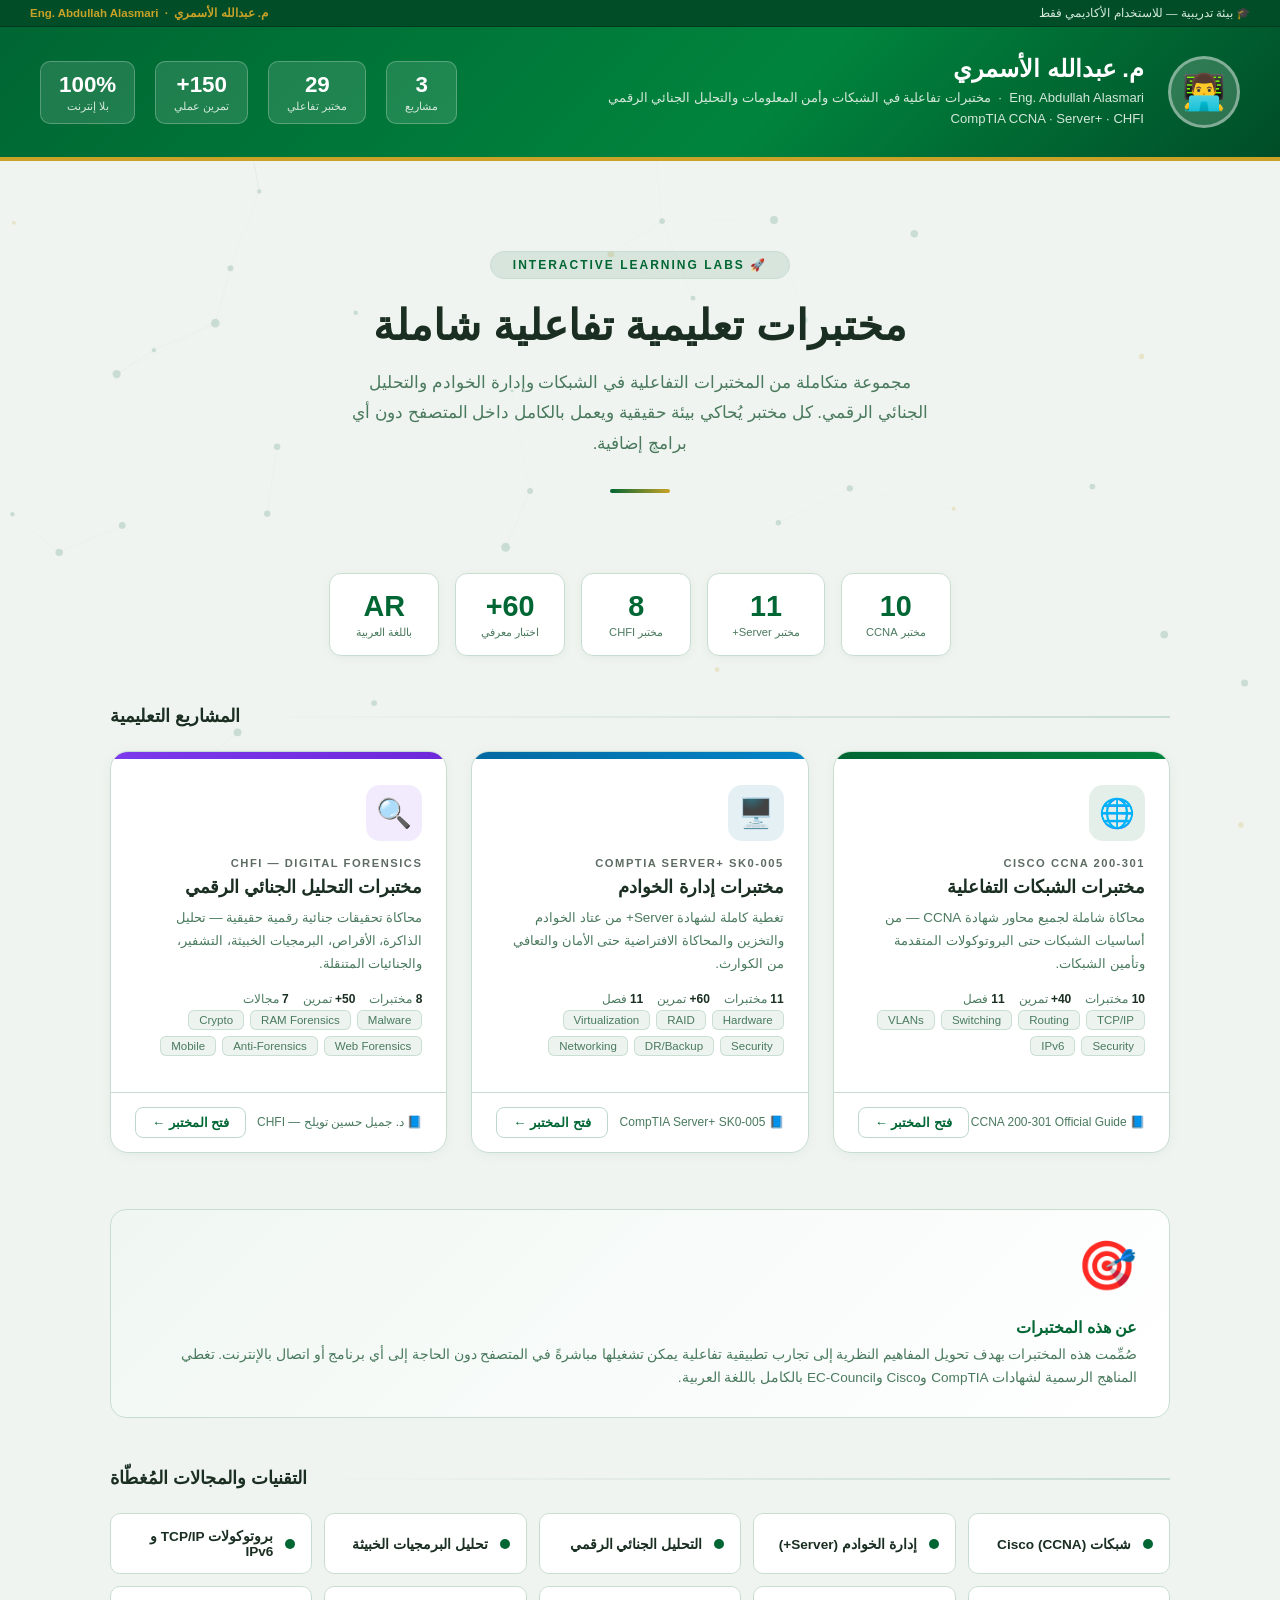
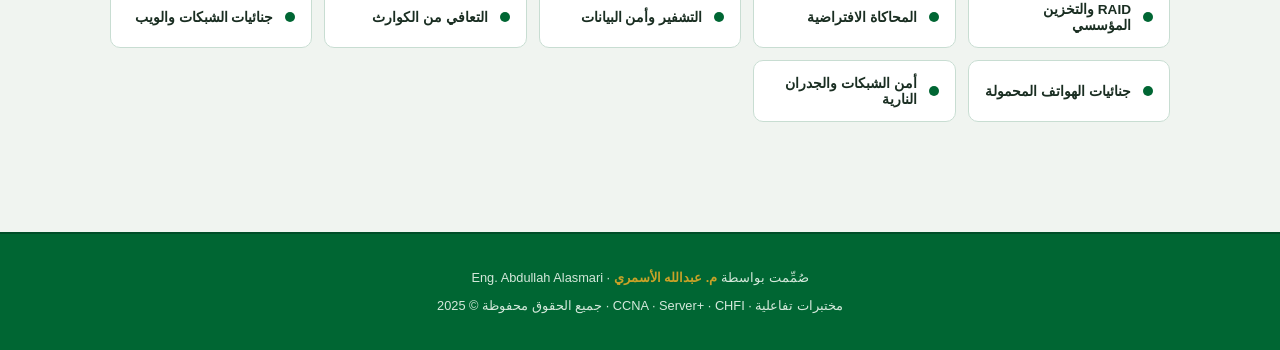
==== labs/index.html @ 1a250b66 "Move old landing page to /labs and publish new portfolio site - Relocate previous index.html to labs" ====
<!DOCTYPE html>
<html lang="ar" dir="rtl">
<head>
<meta charset="UTF-8">
<meta name="viewport" content="width=device-width, initial-scale=1.0, maximum-scale=1.0">
<title>م. عبدالله الأسمري — المختبرات التفاعلية</title>
<style>
*{box-sizing:border-box;margin:0;padding:0;-webkit-tap-highlight-color:transparent}
[onclick]{cursor:pointer}
:root{
  --green:#006633;--green2:#00843d;--green3:#004d28;
  --gold:#c9a227;--bg:#f0f4f0;--surface:#ffffff;--surface2:#f0f7f3;
  --border:#c8ddd2;--text:#1a2e22;--muted:#4a7a5e;
}
body{font-family:'Segoe UI',Tahoma,Arial,sans-serif;background:var(--bg);color:var(--text);min-height:100vh;-webkit-text-size-adjust:100%}

/* ── Canvas background ── */
#bg-canvas{position:fixed;top:0;left:0;width:100%;height:100%;z-index:0;opacity:.35}

/* ── Topbar ── */
.topbar{background:var(--green3);border-bottom:1px solid #003820;padding:6px 30px;display:flex;align-items:center;justify-content:space-between;font-size:.72rem;color:#d4e8db;position:relative;z-index:10}
.topbar .gold{color:var(--gold);font-weight:700}

/* ── Main header ── */
.site-header{background:linear-gradient(135deg,var(--green) 0%,var(--green2) 60%,var(--green3) 100%);border-bottom:4px solid var(--gold);padding:28px 40px;display:flex;align-items:center;gap:24px;flex-wrap:wrap;position:relative;z-index:10}
.avatar{width:72px;height:72px;border-radius:50%;background:rgba(255,255,255,.18);border:3px solid rgba(255,255,255,.4);display:flex;align-items:center;justify-content:center;font-size:2.2rem;flex-shrink:0}
.author-info{flex:1;min-width:0}
.author-info h1{font-size:1.5rem;font-weight:800;color:#fff;margin-bottom:4px}
.author-info p{font-size:.82rem;color:#d4e8db;line-height:1.6}
.header-stats{display:flex;gap:20px;flex-wrap:wrap}
.hstat{text-align:center;background:rgba(255,255,255,.12);border:1px solid rgba(255,255,255,.25);border-radius:10px;padding:10px 18px}
.hstat-num{display:block;font-size:1.4rem;font-weight:800;color:#fff}
.hstat-label{display:block;font-size:.68rem;color:#d4e8db;margin-top:2px}

/* ── Container ── */
.container{position:relative;z-index:1;max-width:1100px;margin:0 auto;padding:40px 20px 60px}

/* ── Hero ── */
.hero{text-align:center;padding:50px 20px 40px}
.hero-badge{display:inline-block;background:rgba(0,102,51,.1);border:1px solid var(--border);border-radius:30px;padding:6px 22px;font-size:.75rem;color:var(--green);letter-spacing:2px;margin-bottom:20px;text-transform:uppercase;font-weight:700}
.hero h2{font-size:clamp(22px,4vw,42px);font-weight:800;color:var(--text);margin-bottom:14px;line-height:1.3}
.hero p{font-size:clamp(14px,2vw,17px);color:var(--muted);max-width:580px;margin:0 auto 30px;line-height:1.8}
.hero-divider{width:60px;height:4px;background:linear-gradient(90deg,var(--green),var(--gold));border-radius:4px;margin:0 auto 40px}

/* ── Global stats bar ── */
.global-stats{display:flex;justify-content:center;gap:16px;flex-wrap:wrap;margin-bottom:50px}
.gstat{background:var(--surface);border:1px solid var(--border);border-radius:12px;padding:16px 24px;text-align:center;min-width:110px;box-shadow:0 2px 8px rgba(0,102,51,.06)}
.gstat-num{display:block;font-size:1.8rem;font-weight:800;color:var(--green)}
.gstat-label{display:block;font-size:.7rem;color:var(--muted);margin-top:3px}

/* ── Section title ── */
.section-title{font-size:1.1rem;font-weight:700;color:var(--text);margin-bottom:24px;display:flex;align-items:center;gap:12px}
.section-title::before{content:'';flex:1;height:2px;background:linear-gradient(270deg,var(--border),transparent)}

/* ── Project cards ── */
.projects-grid{display:grid;grid-template-columns:repeat(auto-fill,minmax(300px,1fr));gap:24px;margin-bottom:56px}
.proj-card{background:var(--surface);border:1px solid var(--border);border-radius:18px;overflow:hidden;text-decoration:none;color:var(--text);display:flex;flex-direction:column;transition:transform .2s,box-shadow .2s;box-shadow:0 2px 12px rgba(0,102,51,.06)}
.proj-card:hover{transform:translateY(-5px);box-shadow:0 16px 40px rgba(0,102,51,.14)}
.proj-card-top{height:7px}
.proj-card-top.ccna{background:linear-gradient(90deg,#006633,#00843d)}
.proj-card-top.server{background:linear-gradient(90deg,#0369a1,#0284c7)}
.proj-card-top.forensics{background:linear-gradient(90deg,#7c3aed,#6d28d9)}
.proj-body{padding:26px 24px 18px;flex:1}
.proj-icon{width:56px;height:56px;border-radius:14px;display:flex;align-items:center;justify-content:center;font-size:1.8rem;margin-bottom:16px}
.proj-icon.ccna{background:rgba(0,102,51,.1)}
.proj-icon.server{background:rgba(3,105,161,.1)}
.proj-icon.forensics{background:rgba(124,58,237,.1)}
.proj-label{font-size:.7rem;font-weight:700;letter-spacing:1.5px;text-transform:uppercase;margin-bottom:6px;opacity:.7}
.proj-title{font-size:1.15rem;font-weight:800;margin-bottom:8px;line-height:1.3}
.proj-desc{font-size:.84rem;color:var(--muted);line-height:1.7;margin-bottom:16px}
.proj-tags{display:flex;flex-wrap:wrap;gap:6px;margin-bottom:18px}
.tag{background:rgba(0,102,51,.07);border:1px solid rgba(0,102,51,.15);border-radius:6px;padding:3px 10px;font-size:.72rem;color:var(--muted)}
.proj-footer{padding:14px 24px;border-top:1px solid var(--border);display:flex;align-items:center;justify-content:space-between}
.proj-meta{font-size:.75rem;color:var(--muted)}
.proj-btn{display:flex;align-items:center;gap:6px;font-size:.82rem;font-weight:700;color:var(--green);padding:7px 16px;border-radius:8px;border:1px solid rgba(0,102,51,.25);transition:all .2s}
.proj-btn:hover{background:rgba(0,102,51,.08);border-color:var(--green)}
.proj-stats{display:flex;gap:14px;margin-bottom:4px}
.pstat{font-size:.75rem;color:var(--muted)}
.pstat strong{color:var(--text);font-weight:700}

/* ── About strip ── */
.about-strip{background:linear-gradient(135deg,var(--surface2),var(--surface));border:1px solid var(--border);border-radius:16px;padding:28px 32px;display:flex;align-items:center;gap:24px;margin-bottom:50px;flex-wrap:wrap}
.about-icon{font-size:3rem;flex-shrink:0}
.about-text h3{font-size:1rem;font-weight:700;color:var(--green);margin-bottom:6px}
.about-text p{font-size:.85rem;color:var(--muted);line-height:1.7}

/* ── Skills section ── */
.skills-grid{display:grid;grid-template-columns:repeat(auto-fill,minmax(200px,1fr));gap:12px;margin-bottom:50px}
.skill-item{background:var(--surface);border:1px solid var(--border);border-radius:10px;padding:14px 16px;display:flex;align-items:center;gap:12px}
.skill-dot{width:10px;height:10px;border-radius:50%;background:var(--green);flex-shrink:0}
.skill-name{font-size:.85rem;font-weight:600}

/* ── Footer ── */
.site-footer{background:var(--green);border-top:2px solid var(--green3);padding:30px 40px;text-align:center;position:relative;z-index:10}
.site-footer p{color:#d4e8db;font-size:.8rem;line-height:2.2}
.site-footer strong{color:var(--gold)}

@media(max-width:600px){
  .site-header{padding:20px;gap:16px}
  .header-stats{gap:10px}.hstat{padding:8px 12px}
  .hero{padding:30px 16px 24px}
  .global-stats{gap:10px}.gstat{min-width:80px;padding:12px 14px}
  .about-strip{flex-direction:column;text-align:center}
  .proj-card-top{height:5px}
}
</style>
</head>
<body>

<canvas id="bg-canvas"></canvas>

<div class="topbar">
  <span>🎓 بيئة تدريبية — للاستخدام الأكاديمي فقط</span>
  <span class="gold">م. عبدالله الأسمري &nbsp;·&nbsp; Eng. Abdullah Alasmari</span>
</div>

<div class="site-header">
  <div class="avatar">👨‍💻</div>
  <div class="author-info">
    <h1>م. عبدالله الأسمري</h1>
    <p>Eng. Abdullah Alasmari &nbsp;·&nbsp; مختبرات تفاعلية في الشبكات وأمن المعلومات والتحليل الجنائي الرقمي<br>CompTIA CCNA · Server+ · CHFI</p>
  </div>
  <div class="header-stats">
    <div class="hstat"><span class="hstat-num">3</span><span class="hstat-label">مشاريع</span></div>
    <div class="hstat"><span class="hstat-num">29</span><span class="hstat-label">مختبر تفاعلي</span></div>
    <div class="hstat"><span class="hstat-num">150+</span><span class="hstat-label">تمرين عملي</span></div>
    <div class="hstat"><span class="hstat-num">100%</span><span class="hstat-label">بلا إنترنت</span></div>
  </div>
</div>

<div class="container">

  <div class="hero">
    <div class="hero-badge">🚀 Interactive Learning Labs</div>
    <h2>مختبرات تعليمية تفاعلية شاملة</h2>
    <p>مجموعة متكاملة من المختبرات التفاعلية في الشبكات وإدارة الخوادم والتحليل الجنائي الرقمي. كل مختبر يُحاكي بيئة حقيقية ويعمل بالكامل داخل المتصفح دون أي برامج إضافية.</p>
    <div class="hero-divider"></div>
  </div>

  <div class="global-stats">
    <div class="gstat"><span class="gstat-num">10</span><span class="gstat-label">مختبر CCNA</span></div>
    <div class="gstat"><span class="gstat-num">11</span><span class="gstat-label">مختبر Server+</span></div>
    <div class="gstat"><span class="gstat-num">8</span><span class="gstat-label">مختبر CHFI</span></div>
    <div class="gstat"><span class="gstat-num">60+</span><span class="gstat-label">اختبار معرفي</span></div>
    <div class="gstat"><span class="gstat-num">AR</span><span class="gstat-label">باللغة العربية</span></div>
  </div>

  <div class="section-title">المشاريع التعليمية</div>

  <div class="projects-grid">

    <!-- CCNA -->
    <a class="proj-card" href="https://amasmare.github.io/CCNA/" target="_blank">
      <div class="proj-card-top ccna"></div>
      <div class="proj-body">
        <div class="proj-icon ccna">🌐</div>
        <div class="proj-label">Cisco CCNA 200-301</div>
        <div class="proj-title">مختبرات الشبكات التفاعلية</div>
        <div class="proj-desc">محاكاة شاملة لجميع محاور شهادة CCNA — من أساسيات الشبكات حتى البروتوكولات المتقدمة وتأمين الشبكات.</div>
        <div class="proj-stats">
          <div class="pstat"><strong>10</strong> مختبرات</div>
          <div class="pstat"><strong>40+</strong> تمرين</div>
          <div class="pstat"><strong>11</strong> فصل</div>
        </div>
        <div class="proj-tags">
          <span class="tag">TCP/IP</span><span class="tag">Routing</span><span class="tag">Switching</span>
          <span class="tag">VLANs</span><span class="tag">Security</span><span class="tag">IPv6</span>
        </div>
      </div>
      <div class="proj-footer">
        <span class="proj-meta">📘 CCNA 200-301 Official Guide</span>
        <span class="proj-btn">فتح المختبر ←</span>
      </div>
    </a>

    <!-- Server+ -->
    <a class="proj-card" href="https://amasmare.github.io/Servers/" target="_blank">
      <div class="proj-card-top server"></div>
      <div class="proj-body">
        <div class="proj-icon server">🖥️</div>
        <div class="proj-label">CompTIA Server+ SK0-005</div>
        <div class="proj-title">مختبرات إدارة الخوادم</div>
        <div class="proj-desc">تغطية كاملة لشهادة Server+ من عتاد الخوادم والتخزين والمحاكاة الافتراضية حتى الأمان والتعافي من الكوارث.</div>
        <div class="proj-stats">
          <div class="pstat"><strong>11</strong> مختبرات</div>
          <div class="pstat"><strong>60+</strong> تمرين</div>
          <div class="pstat"><strong>11</strong> فصل</div>
        </div>
        <div class="proj-tags">
          <span class="tag">Hardware</span><span class="tag">RAID</span><span class="tag">Virtualization</span>
          <span class="tag">Security</span><span class="tag">DR/Backup</span><span class="tag">Networking</span>
        </div>
      </div>
      <div class="proj-footer">
        <span class="proj-meta">📘 CompTIA Server+ SK0-005</span>
        <span class="proj-btn">فتح المختبر ←</span>
      </div>
    </a>

    <!-- CHFI / SecT -->
    <a class="proj-card" href="https://amasmare.github.io/CHFI/" target="_blank">
      <div class="proj-card-top forensics"></div>
      <div class="proj-body">
        <div class="proj-icon forensics">🔍</div>
        <div class="proj-label">CHFI — Digital Forensics</div>
        <div class="proj-title">مختبرات التحليل الجنائي الرقمي</div>
        <div class="proj-desc">محاكاة تحقيقات جنائية رقمية حقيقية — تحليل الذاكرة، الأقراص، البرمجيات الخبيثة، التشفير، والجنائيات المتنقلة.</div>
        <div class="proj-stats">
          <div class="pstat"><strong>8</strong> مختبرات</div>
          <div class="pstat"><strong>50+</strong> تمرين</div>
          <div class="pstat"><strong>7</strong> مجالات</div>
        </div>
        <div class="proj-tags">
          <span class="tag">Malware</span><span class="tag">RAM Forensics</span><span class="tag">Crypto</span>
          <span class="tag">Web Forensics</span><span class="tag">Anti-Forensics</span><span class="tag">Mobile</span>
        </div>
      </div>
      <div class="proj-footer">
        <span class="proj-meta">📘 د. جميل حسين تويلح — CHFI</span>
        <span class="proj-btn">فتح المختبر ←</span>
      </div>
    </a>

  </div>

  <div class="about-strip">
    <div class="about-icon">🎯</div>
    <div class="about-text">
      <h3>عن هذه المختبرات</h3>
      <p>صُمِّمت هذه المختبرات بهدف تحويل المفاهيم النظرية إلى تجارب تطبيقية تفاعلية يمكن تشغيلها مباشرةً في المتصفح دون الحاجة إلى أي برنامج أو اتصال بالإنترنت. تغطي المناهج الرسمية لشهادات CompTIA وCisco وEC-Council بالكامل باللغة العربية.</p>
    </div>
  </div>

  <div class="section-title">التقنيات والمجالات المُغطّاة</div>
  <div class="skills-grid">
    <div class="skill-item"><div class="skill-dot"></div><div class="skill-name">شبكات Cisco (CCNA)</div></div>
    <div class="skill-item"><div class="skill-dot"></div><div class="skill-name">إدارة الخوادم (Server+)</div></div>
    <div class="skill-item"><div class="skill-dot"></div><div class="skill-name">التحليل الجنائي الرقمي</div></div>
    <div class="skill-item"><div class="skill-dot"></div><div class="skill-name">تحليل البرمجيات الخبيثة</div></div>
    <div class="skill-item"><div class="skill-dot"></div><div class="skill-name">بروتوكولات TCP/IP و IPv6</div></div>
    <div class="skill-item"><div class="skill-dot"></div><div class="skill-name">RAID والتخزين المؤسسي</div></div>
    <div class="skill-item"><div class="skill-dot"></div><div class="skill-name">المحاكاة الافتراضية</div></div>
    <div class="skill-item"><div class="skill-dot"></div><div class="skill-name">التشفير وأمن البيانات</div></div>
    <div class="skill-item"><div class="skill-dot"></div><div class="skill-name">التعافي من الكوارث</div></div>
    <div class="skill-item"><div class="skill-dot"></div><div class="skill-name">جنائيات الشبكات والويب</div></div>
    <div class="skill-item"><div class="skill-dot"></div><div class="skill-name">جنائيات الهواتف المحمولة</div></div>
    <div class="skill-item"><div class="skill-dot"></div><div class="skill-name">أمن الشبكات والجدران النارية</div></div>
  </div>

</div>

<div class="site-footer">
  <p>
    صُمِّمت بواسطة <strong>م. عبدالله الأسمري</strong> · Eng. Abdullah Alasmari<br>
    مختبرات تفاعلية · CCNA · Server+ · CHFI · جميع الحقوق محفوظة © 2025
  </p>
</div>

<script>
// Animated network canvas
const canvas = document.getElementById('bg-canvas');
const ctx = canvas.getContext('2d');
let nodes = [], W, H;

function resize() {
  W = canvas.width = window.innerWidth;
  H = canvas.height = window.innerHeight;
}

function initNodes() {
  nodes = [];
  const count = Math.min(50, Math.floor(W * H / 22000));
  for (let i = 0; i < count; i++) {
    nodes.push({
      x: Math.random() * W, y: Math.random() * H,
      vx: (Math.random() - .5) * .5, vy: (Math.random() - .5) * .5,
      r: Math.random() * 3 + 1.5,
      gold: Math.random() < .18
    });
  }
}

function draw() {
  ctx.clearRect(0, 0, W, H);
  const maxDist = 140;
  for (let i = 0; i < nodes.length; i++) {
    const a = nodes[i];
    for (let j = i + 1; j < nodes.length; j++) {
      const b = nodes[j];
      const dx = a.x - b.x, dy = a.y - b.y;
      const dist = Math.sqrt(dx*dx + dy*dy);
      if (dist < maxDist) {
        ctx.beginPath();
        ctx.moveTo(a.x, a.y);
        ctx.lineTo(b.x, b.y);
        ctx.strokeStyle = `rgba(0,102,51,${.18 * (1 - dist / maxDist)})`;
        ctx.lineWidth = .8;
        ctx.stroke();
      }
    }
    ctx.beginPath();
    ctx.arc(a.x, a.y, a.r, 0, Math.PI * 2);
    ctx.fillStyle = a.gold ? 'rgba(201,162,39,.55)' : 'rgba(0,102,51,.45)';
    ctx.fill();
    a.x += a.vx; a.y += a.vy;
    if (a.x < 0 || a.x > W) a.vx *= -1;
    if (a.y < 0 || a.y > H) a.vy *= -1;
  }
  requestAnimationFrame(draw);
}

resize(); initNodes(); draw();
window.addEventListener('resize', () => { resize(); initNodes(); });
</script>
</body>
</html>
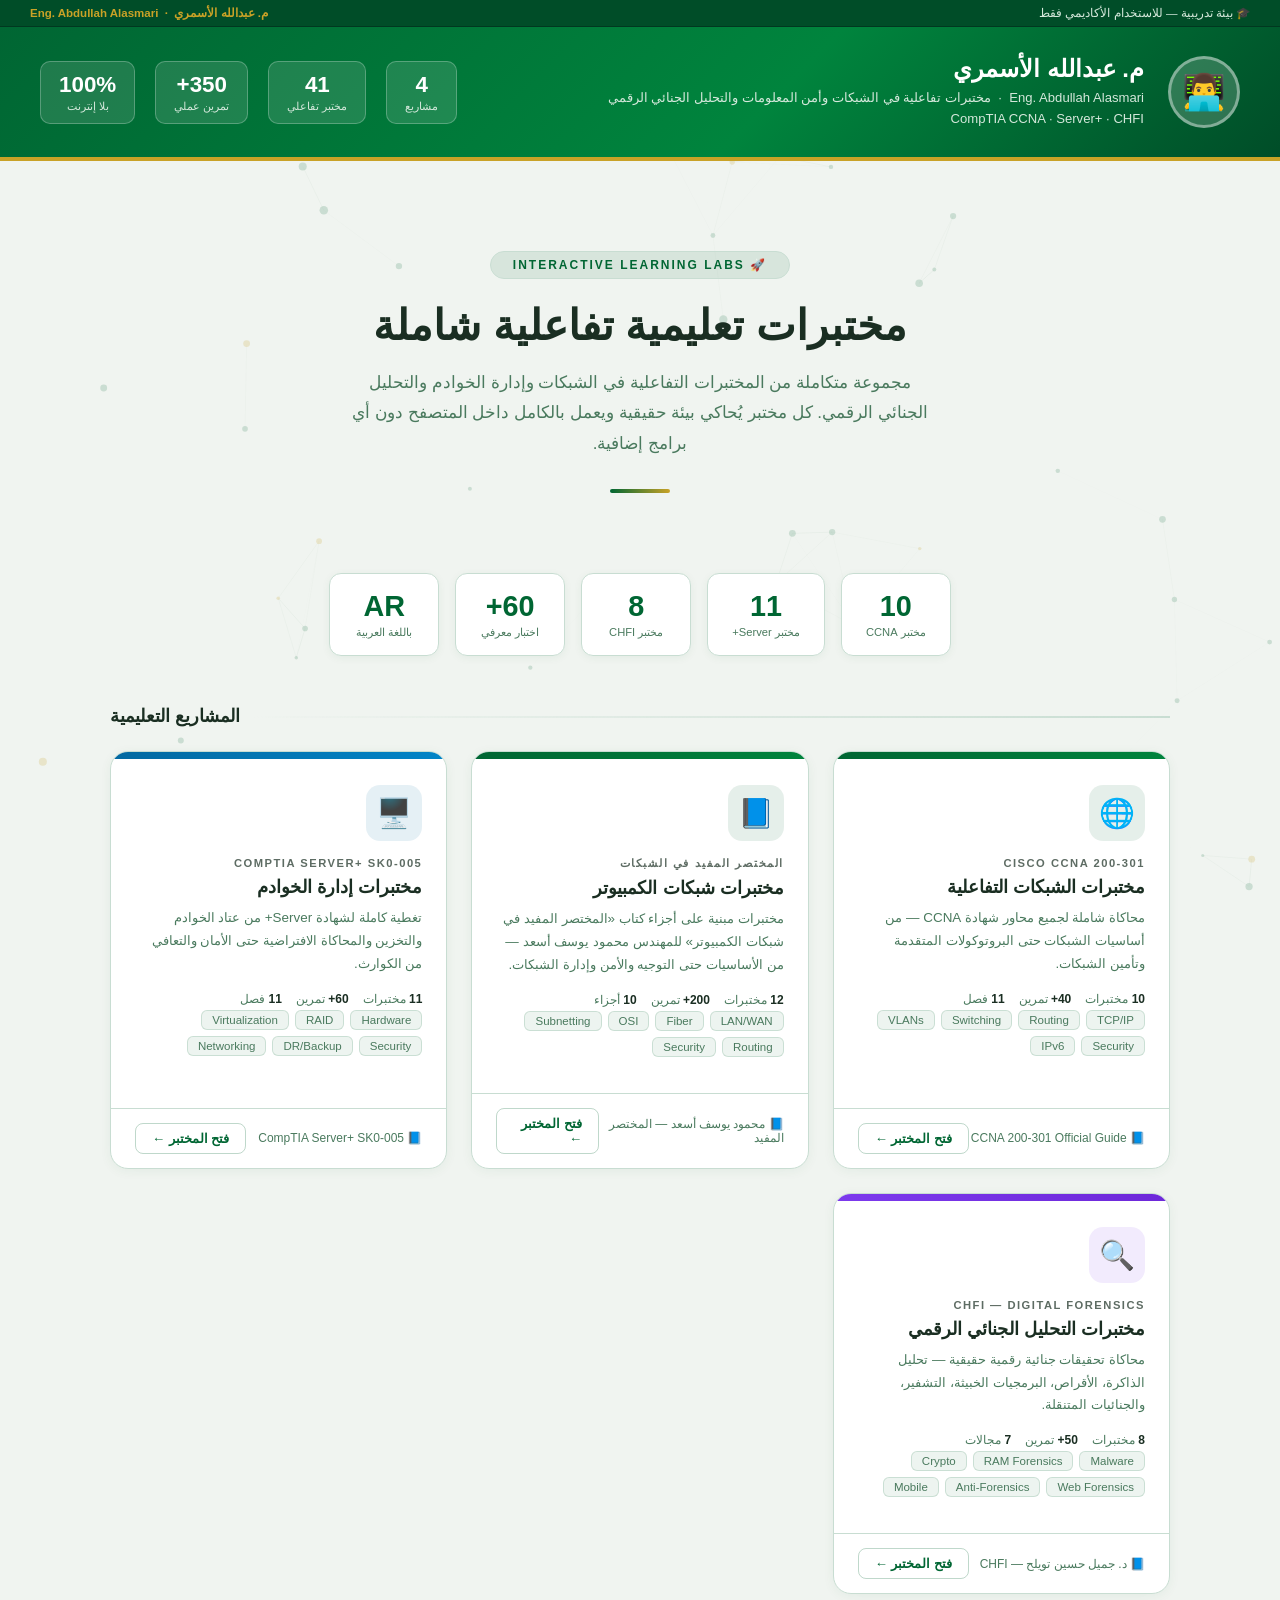
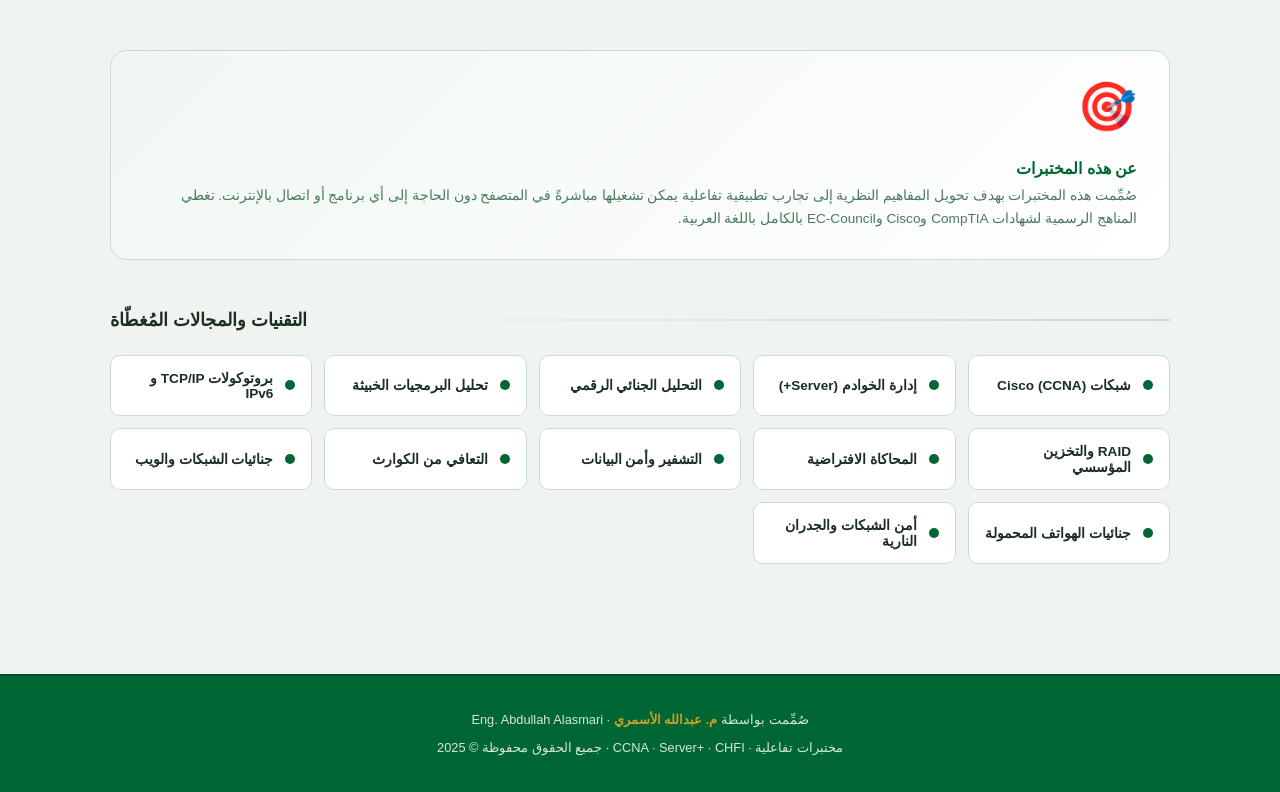
==== commit 207a2ae2: "Add Networks labs (المختصر المفيد) under labs/networks - 12 self-contained interactive labs mirrorin" ====
--- a/labs/index.html
+++ b/labs/index.html
@@ -121,9 +121,9 @@
     <p>Eng. Abdullah Alasmari &nbsp;·&nbsp; مختبرات تفاعلية في الشبكات وأمن المعلومات والتحليل الجنائي الرقمي<br>CompTIA CCNA · Server+ · CHFI</p>
   </div>
   <div class="header-stats">
-    <div class="hstat"><span class="hstat-num">3</span><span class="hstat-label">مشاريع</span></div>
-    <div class="hstat"><span class="hstat-num">29</span><span class="hstat-label">مختبر تفاعلي</span></div>
-    <div class="hstat"><span class="hstat-num">150+</span><span class="hstat-label">تمرين عملي</span></div>
+    <div class="hstat"><span class="hstat-num">4</span><span class="hstat-label">مشاريع</span></div>
+    <div class="hstat"><span class="hstat-num">41</span><span class="hstat-label">مختبر تفاعلي</span></div>
+    <div class="hstat"><span class="hstat-num">350+</span><span class="hstat-label">تمرين عملي</span></div>
     <div class="hstat"><span class="hstat-num">100%</span><span class="hstat-label">بلا إنترنت</span></div>
   </div>
 </div>
@@ -169,6 +169,30 @@
       </div>
       <div class="proj-footer">
         <span class="proj-meta">📘 CCNA 200-301 Official Guide</span>
+        <span class="proj-btn">فتح المختبر ←</span>
+      </div>
+    </a>
+
+    <!-- Networks — المختصر المفيد -->
+    <a class="proj-card" href="networks/" target="_blank">
+      <div class="proj-card-top ccna"></div>
+      <div class="proj-body">
+        <div class="proj-icon ccna">📘</div>
+        <div class="proj-label">المختصر المفيد في الشبكات</div>
+        <div class="proj-title">مختبرات شبكات الكمبيوتر</div>
+        <div class="proj-desc">مختبرات مبنية على أجزاء كتاب «المختصر المفيد في شبكات الكمبيوتر» للمهندس محمود يوسف أسعد — من الأساسيات حتى التوجيه والأمن وإدارة الشبكات.</div>
+        <div class="proj-stats">
+          <div class="pstat"><strong>12</strong> مختبرات</div>
+          <div class="pstat"><strong>200+</strong> تمرين</div>
+          <div class="pstat"><strong>10</strong> أجزاء</div>
+        </div>
+        <div class="proj-tags">
+          <span class="tag">LAN/WAN</span><span class="tag">Fiber</span><span class="tag">OSI</span>
+          <span class="tag">Subnetting</span><span class="tag">Routing</span><span class="tag">Security</span>
+        </div>
+      </div>
+      <div class="proj-footer">
+        <span class="proj-meta">📘 محمود يوسف أسعد — المختصر المفيد</span>
         <span class="proj-btn">فتح المختبر ←</span>
       </div>
     </a>
